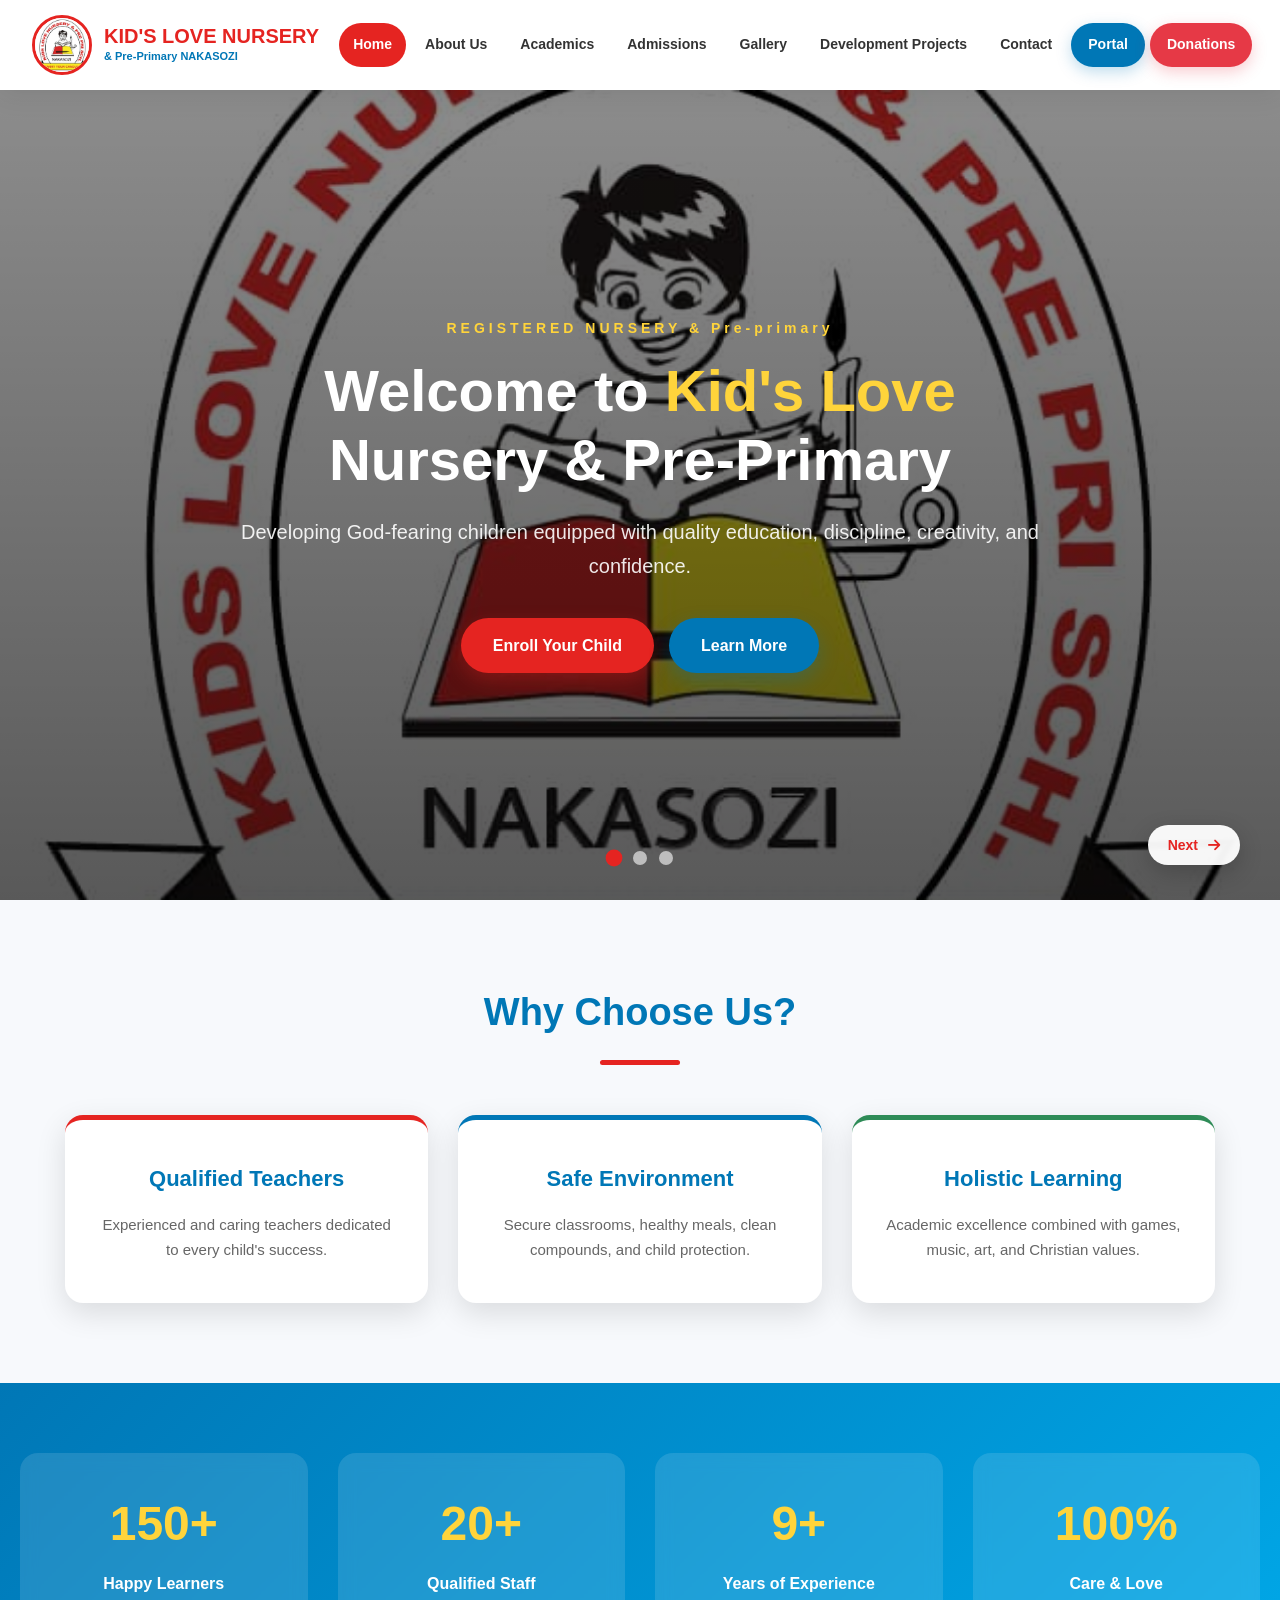
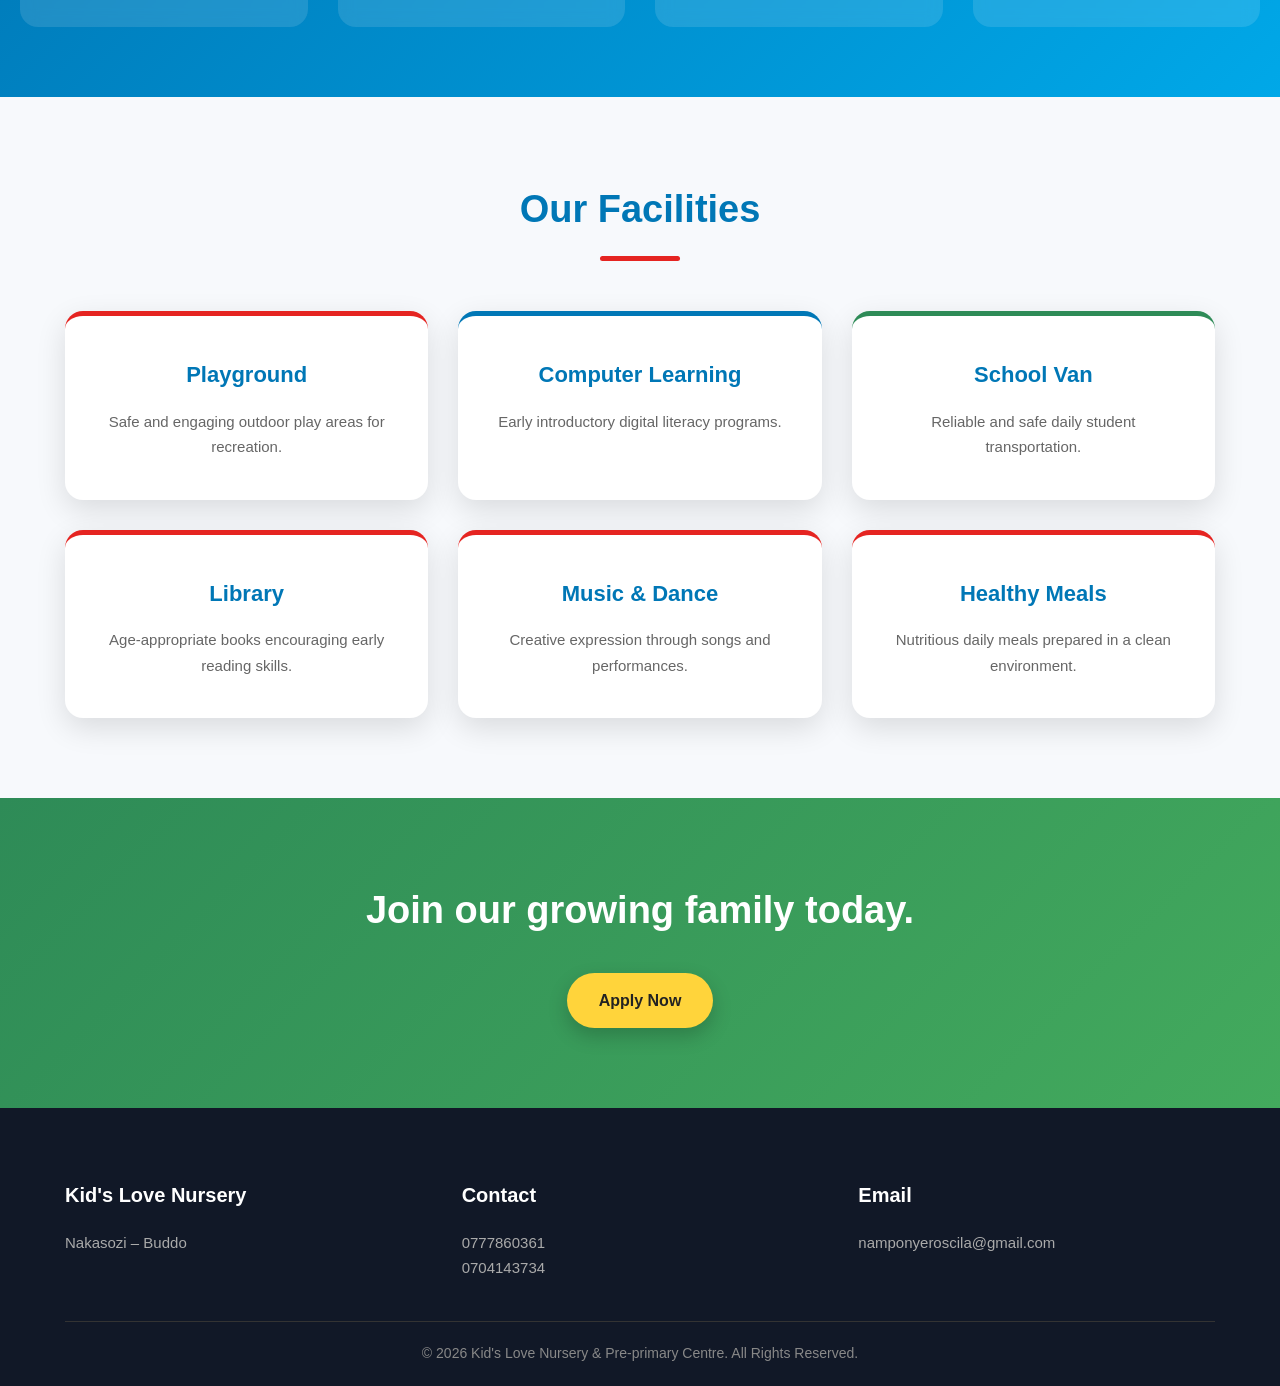
==== index.html @ c93766cb "Update index.html" ====
<!DOCTYPE html>
<html lang="en">

<head>
    <meta charset="UTF-8">
    <meta name="viewport" content="width=device-width, initial-scale=1.0">

    <meta name="description"
        content="Kid's Love Nursery & Pre-primary School Nakasozi Buddo provides quality nursery education, childcare, discipline, creativity, and Christian values.">

    <title>Kid's Love Nursery & Pre-Primary School | Nakasozi Buddo</title>

    <link rel="stylesheet" href="index.css">
    <link rel="icon" href="IMG-20260707-WA0017.jpg" type="image/jpeg">
    <link rel="stylesheet" href="https://cdnjs.cloudflare.com/ajax/libs/font-awesome/6.4.0/css/all.min.css">
</head>

<body>

    <header>
        <nav class="navbar">

            <a href="index.html" class="brand-logo">
                <img src="IMG-20260707-WA0017.jpg"
                    alt="Kid's Love Nursery School Badge"
                    loading="lazy">

                <div class="logo-text">
                    <span class="logo-title">
                        KID'S LOVE NURSERY
                    </span>

                    <span class="logo-subtitle">
                        &amp; Pre-Primary NAKASOZI
                    </span>
                </div>
            </a>

            <button type="button"
                class="menu-btn"
                id="mobileToggle"
                aria-label="Open navigation menu">
                <span aria-hidden="true">☰</span>
            </button>

            <ul class="nav-links" id="navMenu">

                <li><a href="index.html" class="active">Home</a></li>

                <li><a href="aboutus.html">About Us</a></li>

                <li><a href="academics.html">Academics</a></li>

                <li><a href="admissions.html">Admissions</a></li>

                <li><a href="gallery.html">Gallery</a></li>

                <li><a href="projects.html">Development Projects</a></li>

                <li><a href="contact.html">Contact</a></li>

                <li><a href="portal.html" class="portal-btn">Portal</a></li>
  <li><a href="donations.html" class="donate-btn">Donations</a></li>
            </ul>

        </nav>
    </header>

    <main>

        <section class="about-hero">

            <div class="hero-slider">
                <div class="slide active">
                    <img src="IMG-20260707-WA0017.jpg" alt="Kid's Love Nursery Learning">
                </div>
                <div class="slide">
                    <img src="IMG-20260707-WA0017.jpg" alt="Safe Classroom Environment">
                </div>
                <div class="slide">
                    <img src="IMG-20260707-WA0017.jpg" alt="Children Activities">
                </div>
            </div>

            <div class="hero-overlay"></div>

            <div class="hero-content">
                <h4>REGISTERED NURSERY &amp; Pre-primary</h4>
                <h1>Welcome to <span>Kid's Love</span> Nursery &amp; Pre-Primary</h1>
                <p>
                    Developing God-fearing children equipped with quality education,
                    discipline, creativity, and confidence.
                </p>

                <div class="hero-buttons">
                    <a href="admissions.html" class="btn btn-primary">Enroll Your Child</a>
                    <a href="aboutus.html" class="btn btn-secondary">Learn More</a>
                </div>
            </div>

            <div class="slider-controls">
                <div class="dot active"></div>
                <div class="dot"></div>
                <div class="dot"></div>
            </div>

            <button class="hero-next" id="nextBtn">
                Next <i class="fas fa-arrow-right"></i>
            </button>

        </section>

        <section class="container">

            <h2 class="section-title">Why Choose Us?</h2>

            <div class="grid-3">

                <article class="card">
                    <h3>Qualified Teachers</h3>
                    <p>
                        Experienced and caring teachers dedicated to every child's success.
                    </p>
                </article>

                <article class="card">
                    <h3>Safe Environment</h3>
                    <p>
                        Secure classrooms, healthy meals, clean compounds, and child protection.
                    </p>
                </article>

                <article class="card">
                    <h3>Holistic Learning</h3>
                    <p>
                        Academic excellence combined with games, music, art, and Christian values.
                    </p>
                </article>

            </div>

        </section>

        <section class="statistics">

            <div class="stat">
                <h2>150+</h2>
                <p>Happy Learners</p>
            </div>

            <div class="stat">
                <h2>20+</h2>
                <p>Qualified Staff</p>
            </div>

            <div class="stat">
                <h2>9+</h2>
                <p>Years of Experience</p>
            </div>

            <div class="stat">
                <h2>100%</h2>
                <p>Care &amp; Love</p>
            </div>

        </section>

        <section class="container">

            <h2 class="section-title">Our Facilities</h2>

            <div class="grid-3">

                <div class="card">
                    <h3>Playground</h3>
                    <p>Safe and engaging outdoor play areas for recreation.</p>
                </div>
                <div class="card">
                    <h3>Computer Learning</h3>
                    <p>Early introductory digital literacy programs.</p>
                </div>
                <div class="card">
                    <h3>School Van</h3>
                    <p>Reliable and safe daily student transportation.</p>
                </div>
                <div class="card">
                    <h3>Library</h3>
                    <p>Age-appropriate books encouraging early reading skills.</p>
                </div>
                <div class="card">
                    <h3>Music &amp; Dance</h3>
                    <p>Creative expression through songs and performances.</p>
                </div>
                <div class="card">
                    <h3>Healthy Meals</h3>
                    <p>Nutritious daily meals prepared in a clean environment.</p>
                </div>

            </div>

        </section>

        <section class="call-to-action">

            <h2>Join our growing family today.</h2>

            <a href="admissions.html" class="btn btn-primary">
                Apply Now
            </a>

        </section>

    </main>

    <footer>

        <div class="footer-grid">

            <div>
                <h3>Kid's Love Nursery</h3>
                <p>Nakasozi – Buddo</p>
            </div>

            <div>
                <h3>Contact</h3>
                <p><a href="tel:+256777860361">0777860361</a></p>
                <p><a href="tel:+256704143734">0704143734</a></p>
            </div>

            <div>
                <h3>Email</h3>
                <p>
                    <a href="mailto:namponyeroscila@gmail.com">
                        namponyeroscila@gmail.com
                    </a>
                </p>
            </div>

        </div>

        <hr>

        <p>
            &copy; 2026 Kid's Love Nursery &amp; Pre-primary Centre. All Rights Reserved.
        </p>

    </footer>

    <script src="script.js"></script>

</body>

</html>
---- index.css ----
/*=====================================================
   KID'S LOVE NURSERY & PRE-PRIMARY SCHOOL
   INDEX / HOME PAGE CSS
======================================================*/

/*========================
ROOT VARIABLES
=========================*/
:root {
    --primary: #E52421;
    --secondary: #0077b6;
    --green: #2E8B57;
    --yellow: #FFD43B;

    --dark: #222222;
    --grey: #666666;
    --light: #f7f9fc;
    --white: #ffffff;

    --shadow: 0 10px 30px rgba(0, 0, 0, 0.12);
    --radius: 18px;
    --transition: 0.4s ease;
}

/*========================
RESET & BASE STYLES
=========================*/
* {
    margin: 0;
    padding: 0;
    box-sizing: border-box;
}

html {
    scroll-behavior: smooth;
}

body {
    font-family: 'Poppins', sans-serif;
    background: var(--light);
    color: var(--dark);
    line-height: 1.7;
    padding-top: 90px; /* Accounts for fixed navbar */
}

img {
    display: block;
    max-width: 100%;
}

a {
    text-decoration: none;
    color: inherit;
}

ul {
    list-style: none;
}

/*========================
CONTAINER & LAYOUT
=========================*/
.container {
    width: min(1150px, 90%);
    margin: auto;
}

section {
    padding: 80px 0;
}

.section-title {
    text-align: center;
    font-size: 38px;
    color: var(--secondary);
    margin-bottom: 50px;
    position: relative;
}

.section-title::after {
    content: '';
    display: block;
    width: 80px;
    height: 5px;
    background: var(--primary);
    margin: 15px auto 0;
    border-radius: 30px;
}

/*========================
HEADER & NAVIGATION
=========================*/
header {
    position: fixed;
    top: 0;
    left: 0;
    width: 100%;
    z-index: 999;
    background: rgba(255, 255, 255, 0.95);
    backdrop-filter: blur(12px);
    box-shadow: 0 5px 25px rgba(0, 0, 0, 0.08);
}

.navbar {
    width: min(1250px, 95%);
    height: 90px;
    margin: auto;
    display: flex;
    align-items: center;
    justify-content: space-between;
    gap: 20px;
}

/* LOGO */
.brand-logo {
    display: flex;
    align-items: center;
    gap: 12px;
    flex-shrink: 0;
}

.brand-logo img {
    width: 60px;
    height: 60px;
    object-fit: cover;
    border-radius: 50%;
    border: 3px solid var(--primary);
}

.logo-text {
    white-space: nowrap;
}

.logo-title {
    display: block;
    color: var(--primary);
    font-size: 20px;
    font-weight: 800;
    line-height: 1.1;
}

.logo-subtitle {
    display: block;
    color: var(--secondary);
    font-size: 11px;
    font-weight: 600;
}

/* NAV LINKS */
.nav-links {
    display: flex;
    align-items: center;
    gap: 5px;
    flex-wrap: nowrap;
    white-space: nowrap;
    margin-left: auto;
}

.nav-links li {
    flex-shrink: 0;
}

.nav-links a {
    display: inline-flex;
    align-items: center;
    justify-content: center;
    padding: 10px 14px;
    border-radius: 30px;
    color: #333;
    font-size: 14px;
    font-weight: 600;
    transition: var(--transition);
}

.nav-links a:hover,
.nav-links .active {
    background: var(--primary);
    color: var(--white);
}

/* NAVIGATION CUSTOM BUTTONS */
.donate-btn {
    display: inline-flex;
    align-items: center;
    justify-content: center;
    padding: 10px 17px !important;
    background: #e63946 !important;
    color: var(--white) !important;
    border-radius: 30px;
    font-weight: 700 !important;
    white-space: nowrap;
    box-shadow: 0 5px 15px rgba(230, 57, 70, 0.25);
    transition: all 0.3s ease;
}

.donate-btn:hover {
    background: #c1121f !important;
    transform: translateY(-3px);
    box-shadow: 0 8px 20px rgba(230, 57, 70, 0.35);
}

.portal-btn {
    background: var(--secondary) !important;
    color: var(--white) !important;
    padding: 10px 17px !important;
    box-shadow: 0 5px 15px rgba(0, 119, 182, 0.25);
}

.portal-btn:hover {
    background: var(--green) !important;
    transform: translateY(-3px);
}

/* MOBILE MENU TOGGLE BUTTON */
.menu-btn {
    display: none;
    width: 45px;
    height: 45px;
    border: none;
    border-radius: 10px;
    background: var(--primary);
    color: var(--white);
    cursor: pointer;
    font-size: 22px;
}

/*========================
HERO SLIDER SECTION
=========================*/
.about-hero {
    position: relative;
    height: calc(100vh - 90px);
    min-height: 550px;
    width: 100%;
    overflow: hidden;
    display: flex;
    align-items: center;
    justify-content: center;
}

.hero-slider {
    position: absolute;
    inset: 0;
    width: 100%;
    height: 100%;
}

.slide {
    position: absolute;
    inset: 0;
    opacity: 0;
    transition: opacity 1.2s ease-in-out;
    z-index: 1;
}

.slide.active {
    opacity: 1;
    z-index: 2;
}

.slide img {
    width: 100%;
    height: 100%;
    object-fit: cover;
}

.hero-overlay {
    position: absolute;
    inset: 0;
    background: linear-gradient(rgba(0, 0, 0, 0.45), rgba(0, 0, 0, 0.65));
    z-index: 3;
}

.hero-content {
    position: relative;
    z-index: 10;
    text-align: center;
    color: var(--white);
    width: min(850px, 90%);
}

.hero-content h4 {
    color: var(--yellow);
    letter-spacing: 4px;
    font-size: 14px;
    margin-bottom: 15px;
    font-weight: 700;
}

.hero-content h1 {
    font-size: clamp(32px, 5vw, 58px);
    font-weight: 800;
    line-height: 1.2;
    margin-bottom: 20px;
}

.hero-content h1 span {
    color: var(--yellow);
}

.hero-content p {
    font-size: clamp(16px, 2vw, 20px);
    margin-bottom: 35px;
    color: rgba(255, 255, 255, 0.9);
}

.hero-buttons {
    display: flex;
    gap: 15px;
    justify-content: center;
    flex-wrap: wrap;
}

/* SLIDER CONTROLS */
.slider-controls {
    position: absolute;
    bottom: 35px;
    left: 50%;
    transform: translateX(-50%);
    display: flex;
    gap: 12px;
    z-index: 10;
}

.dot {
    width: 14px;
    height: 14px;
    border-radius: 50%;
    background: rgba(255, 255, 255, 0.6);
    cursor: pointer;
    transition: var(--transition);
}

.dot.active {
    background: var(--primary);
    transform: scale(1.2);
}

.hero-next {
    position: absolute;
    right: 40px;
    bottom: 35px;
    z-index: 10;
    display: flex;
    align-items: center;
    gap: 10px;
    padding: 12px 20px;
    border: none;
    border-radius: 30px;
    background: rgba(255, 255, 255, 0.95);
    color: var(--primary);
    font-family: 'Poppins', sans-serif;
    font-size: 14px;
    font-weight: 700;
    cursor: pointer;
    box-shadow: 0 8px 25px rgba(0, 0, 0, 0.2);
    transition: all 0.3s ease;
}

.hero-next i {
    transition: transform 0.3s ease;
}

.hero-next:hover {
    background: var(--primary);
    color: var(--white);
    transform: translateY(-4px);
}

.hero-next:hover i {
    transform: translateX(5px);
}

/*========================
BUTTONS
=========================*/
.btn {
    display: inline-flex;
    align-items: center;
    justify-content: center;
    padding: 14px 32px;
    border-radius: 40px;
    font-size: 16px;
    font-weight: 700;
    transition: var(--transition);
    cursor: pointer;
}

.btn-primary {
    background: var(--primary);
    color: var(--white);
    box-shadow: 0 8px 20px rgba(229, 36, 33, 0.3);
}

.btn-primary:hover {
    background: #c1121f;
    transform: translateY(-3px);
    box-shadow: 0 12px 25px rgba(229, 36, 33, 0.4);
}

.btn-secondary {
    background: var(--secondary);
    color: var(--white);
    box-shadow: 0 8px 20px rgba(0, 119, 182, 0.3);
}

.btn-secondary:hover {
    background: var(--green);
    transform: translateY(-3px);
}

/*========================
CARDS & GRIDS
=========================*/
.grid-3 {
    display: grid;
    grid-template-columns: repeat(3, 1fr);
    gap: 30px;
}

.card {
    background: var(--white);
    border-radius: var(--radius);
    padding: 40px 30px;
    text-align: center;
    box-shadow: var(--shadow);
    transition: var(--transition);
    border-top: 5px solid var(--primary);
}

.card:nth-child(2) {
    border-top-color: var(--secondary);
}

.card:nth-child(3) {
    border-top-color: var(--green);
}

.card:hover {
    transform: translateY(-8px);
    box-shadow: 0 20px 45px rgba(0, 0, 0, 0.18);
}

.card h3 {
    font-size: 22px;
    color: var(--secondary);
    margin-bottom: 15px;
}

.card p {
    color: var(--grey);
    font-size: 15px;
}

/*========================
STATISTICS SECTION
=========================*/
.statistics {
    background: linear-gradient(135deg, var(--secondary), #00a8e8);
    color: var(--white);
    padding: 70px 20px;
    display: grid;
    grid-template-columns: repeat(4, 1fr);
    gap: 30px;
    text-align: center;
}

.stat {
    background: rgba(255, 255, 255, 0.12);
    backdrop-filter: blur(8px);
    border-radius: var(--radius);
    padding: 30px 20px;
    transition: var(--transition);
}

.stat:hover {
    transform: translateY(-5px);
    background: rgba(255, 255, 255, 0.2);
}

.stat h2 {
    font-size: 48px;
    color: var(--yellow);
    font-weight: 800;
    margin-bottom: 5px;
}

.stat p {
    font-size: 16px;
    font-weight: 600;
}

/*========================
CALL TO ACTION SECTION
=========================*/
.call-to-action {
    background: linear-gradient(135deg, var(--green), #43aa5d);
    color: var(--white);
    text-align: center;
    padding: 80px 20px;
}

.call-to-action h2 {
    font-size: 38px;
    margin-bottom: 30px;
}

.call-to-action .btn-primary {
    background: var(--yellow);
    color: var(--dark);
    box-shadow: 0 8px 20px rgba(0, 0, 0, 0.2);
}

.call-to-action .btn-primary:hover {
    background: var(--white);
    transform: translateY(-3px);
}

/*========================
FOOTER
=========================*/
footer {
    background: #111827;
    color: #ddd;
    padding: 70px 0 20px;
}

.footer-grid {
    width: min(1150px, 90%);
    margin: auto;
    display: grid;
    grid-template-columns: repeat(3, 1fr);
    gap: 40px;
}

.footer-grid h3 {
    color: var(--white);
    font-size: 20px;
    margin-bottom: 18px;
}

.footer-grid p,
.footer-grid a {
    color: #aaa;
    font-size: 15px;
    transition: var(--transition);
}

.footer-grid a:hover {
    color: var(--yellow);
}

footer hr {
    width: min(1150px, 90%);
    margin: 40px auto 20px;
    border: none;
    border-top: 1px solid #333;
}

footer > p {
    text-align: center;
    color: #888;
    font-size: 14px;
}

/*========================
RESPONSIVE MEDIA QUERIES
=========================*/

@media (max-width: 1100px) {
    .navbar {
        width: 96%;
        gap: 10px;
    }

    .brand-logo img {
        width: 50px;
        height: 50px;
    }

    .logo-title {
        font-size: 17px;
    }

    .logo-subtitle {
        font-size: 9px;
    }

    .nav-links a {
        padding: 8px 10px;
        font-size: 13px;
    }

    .grid-3 {
        grid-template-columns: repeat(2, 1fr);
    }
}

@media (max-width: 768px) {
    body {
        padding-top: 75px;
    }

    .navbar {
        height: 75px;
    }

    .menu-btn {
        display: flex;
        align-items: center;
        justify-content: center;
        flex-shrink: 0;
    }

    .nav-links {
        position: absolute;
        top: 75px;
        left: 0;
        width: 100%;
        display: none;
        flex-direction: column;
        align-items: center;
        gap: 10px;
        padding: 25px 0;
        background: var(--white);
        box-shadow: 0 15px 30px rgba(0, 0, 0, 0.15);
    }

    .nav-links.active {
        display: flex;
    }

    .nav-links li {
        width: 100%;
        text-align: center;
    }

    .nav-links a, 
    .donate-btn, 
    .portal-btn {
        width: 90%;
        padding: 12px !important;
        text-align: center;
    }

    .hero-next {
        right: 20px;
        bottom: 25px;
        padding: 10px 16px;
        font-size: 12px;
    }

    .grid-3,
    .statistics,
    .footer-grid {
        grid-template-columns: 1fr;
    }

    section {
        padding: 60px 0;
    }

    .section-title {
        font-size: 30px;
    }

    .call-to-action h2 {
        font-size: 28px;
    }
}

@media (max-width: 480px) {
    .stat h2 {
        font-size: 36px;
    }

    .footer-grid {
        text-align: center;
    }
}
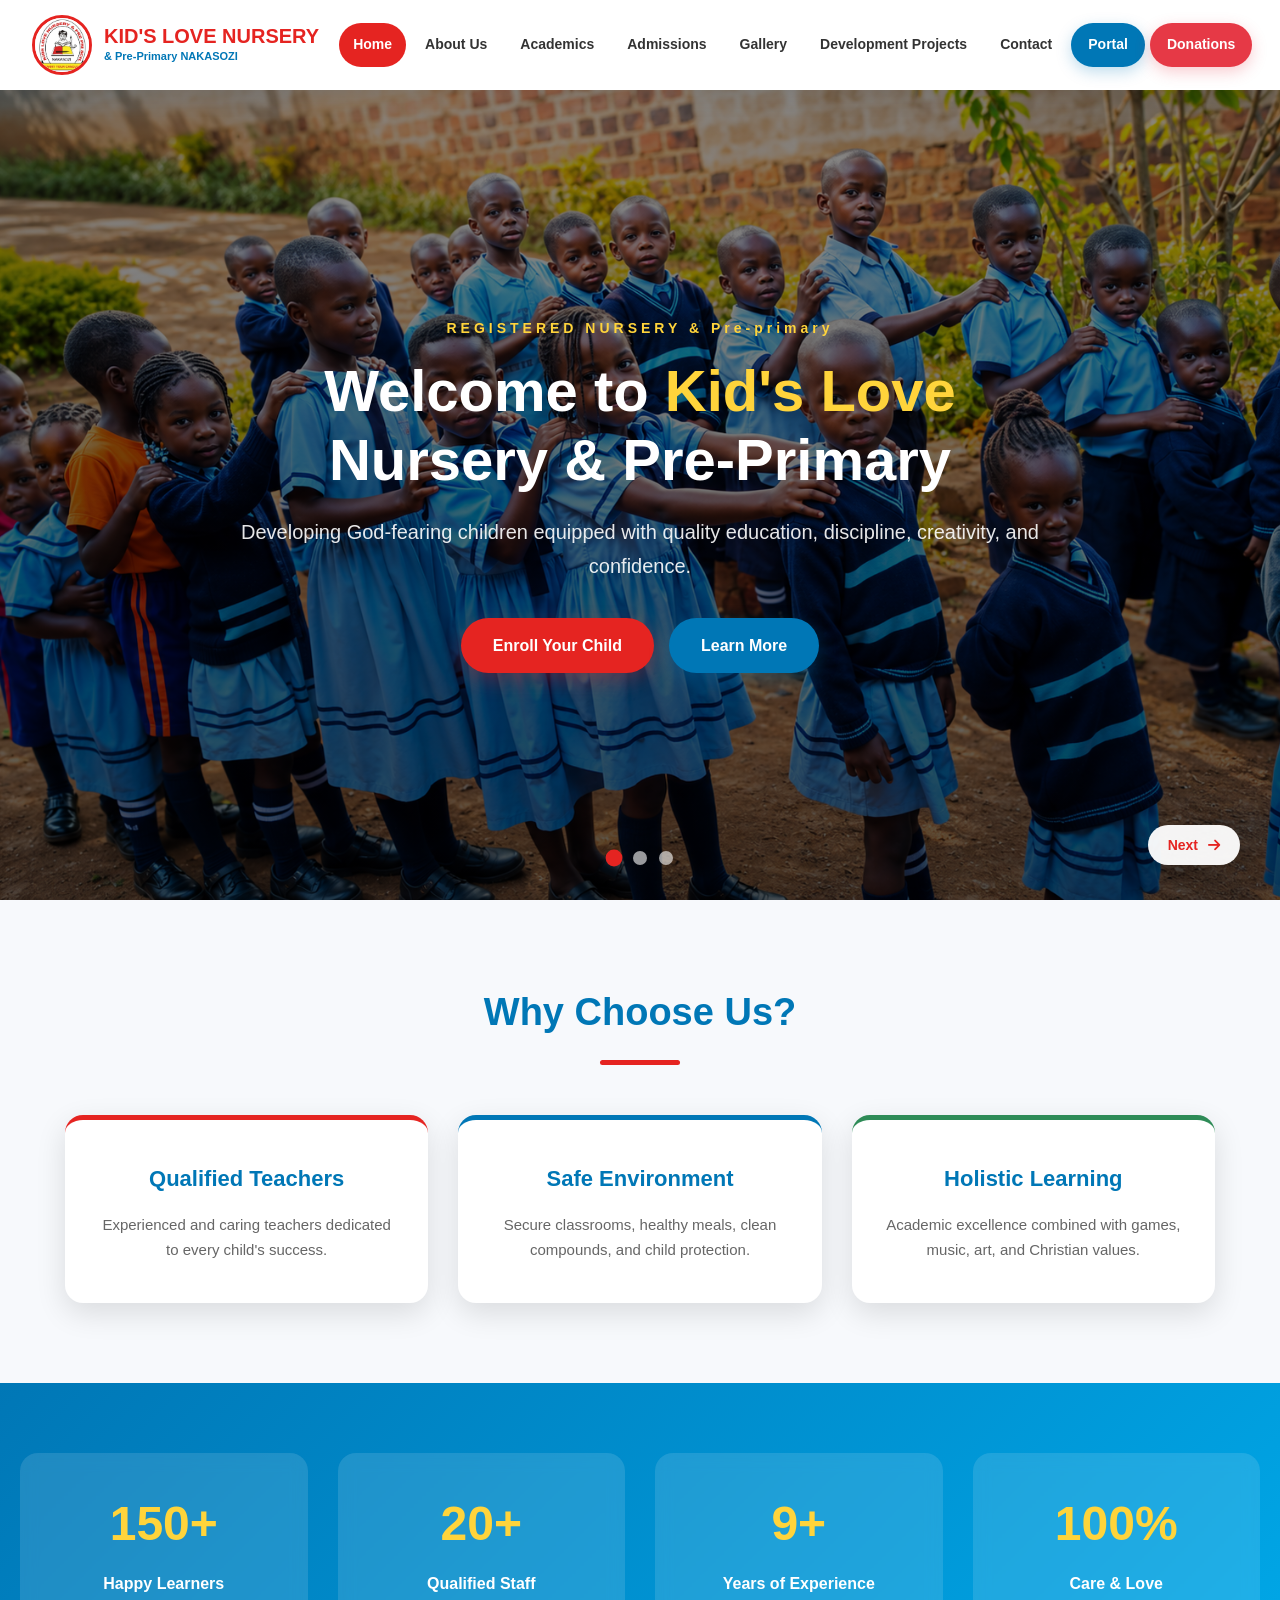
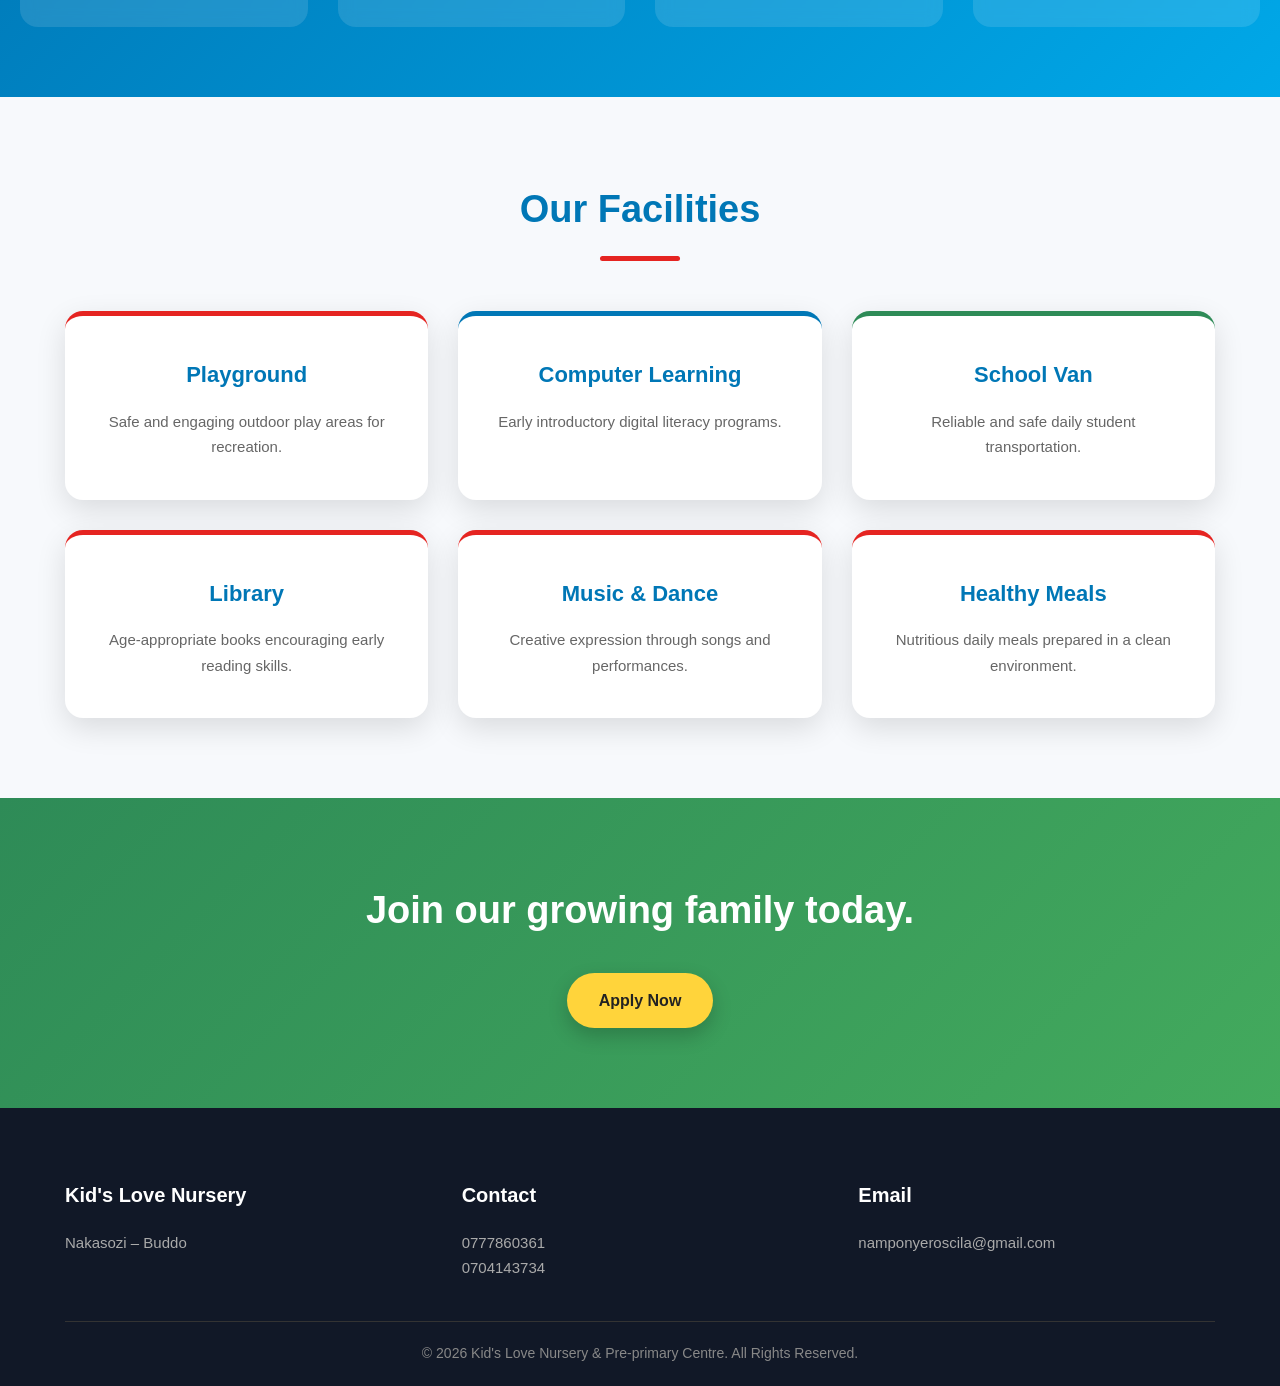
==== commit 304013e3: "Update index.html" ====
--- a/index.html
+++ b/index.html
@@ -72,7 +72,7 @@
 
             <div class="hero-slider">
                 <div class="slide active">
-                    <img src="IMG-20260707-WA0017.jpg" alt="Kid's Love Nursery Learning">
+                    <img src="blue.png" alt="Kid's Love Nursery Learning">
                 </div>
                 <div class="slide">
                     <img src="IMG-20260707-WA0017.jpg" alt="Safe Classroom Environment">
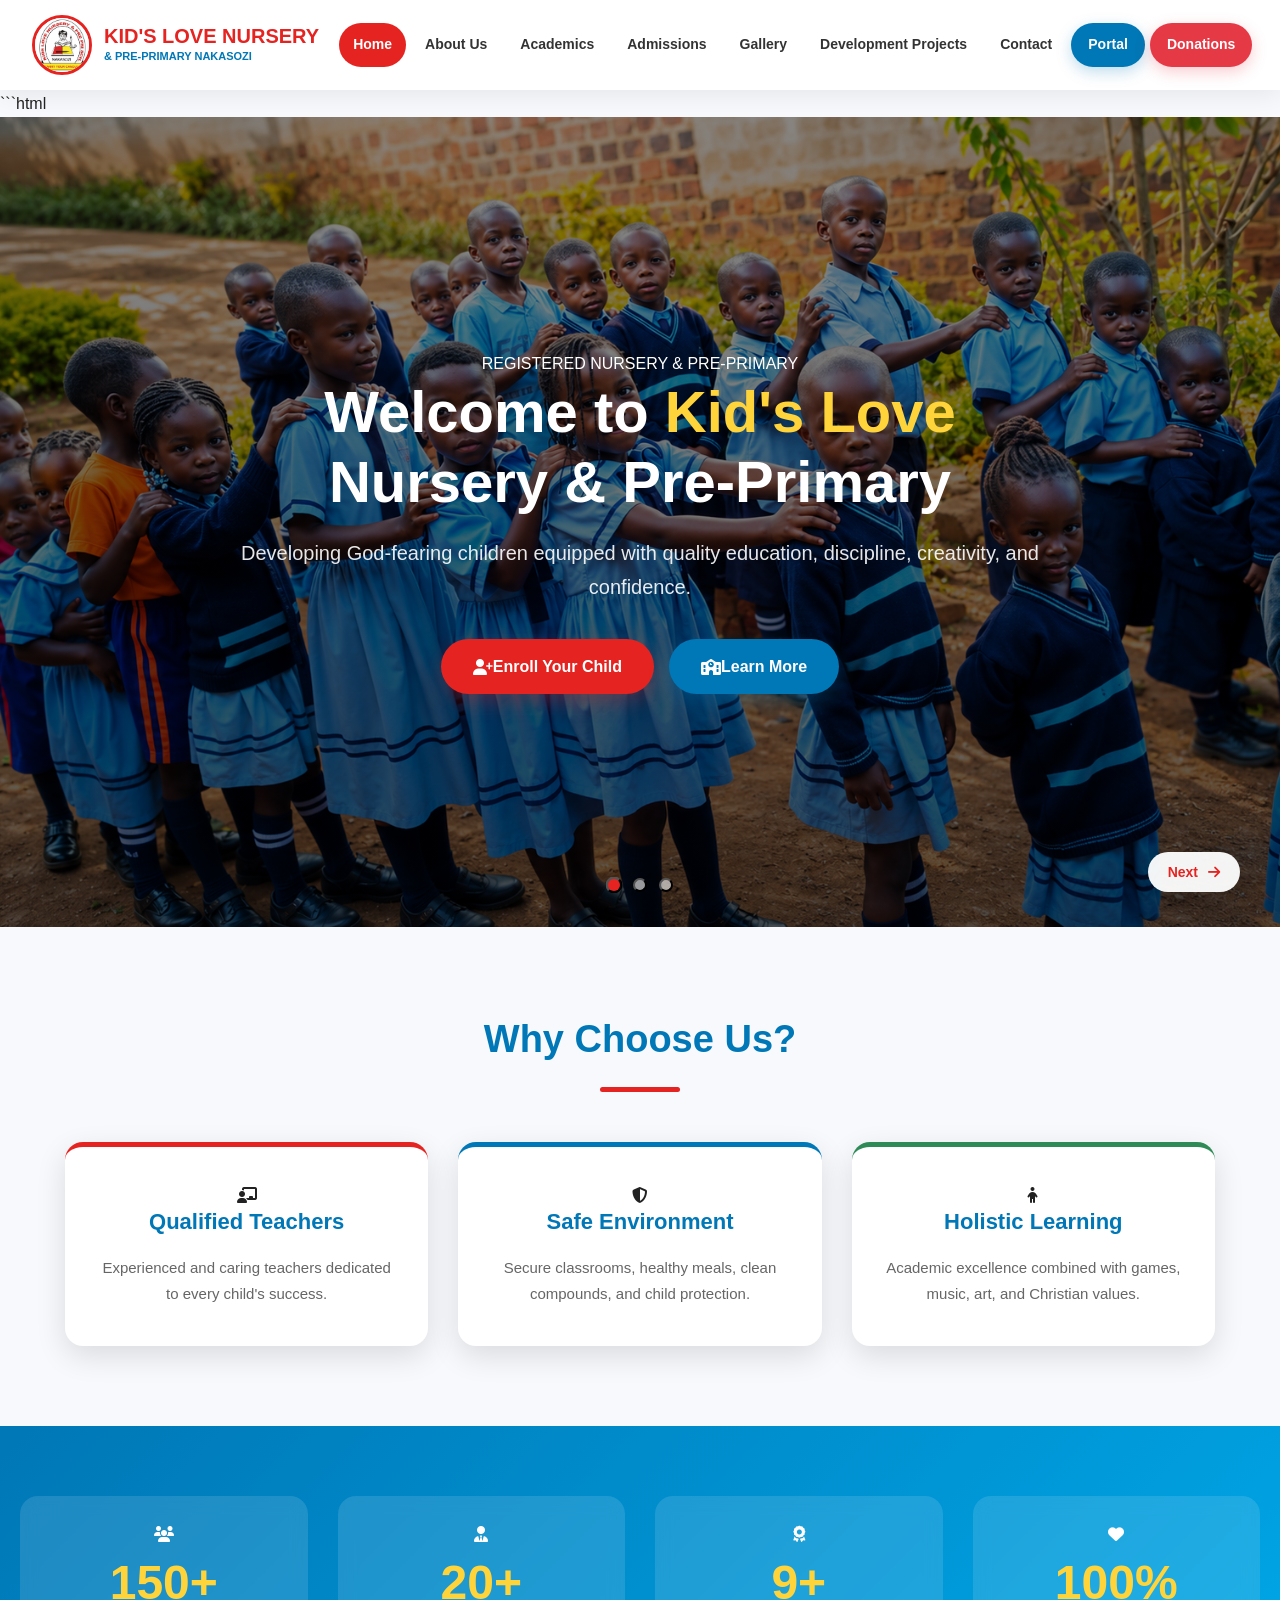
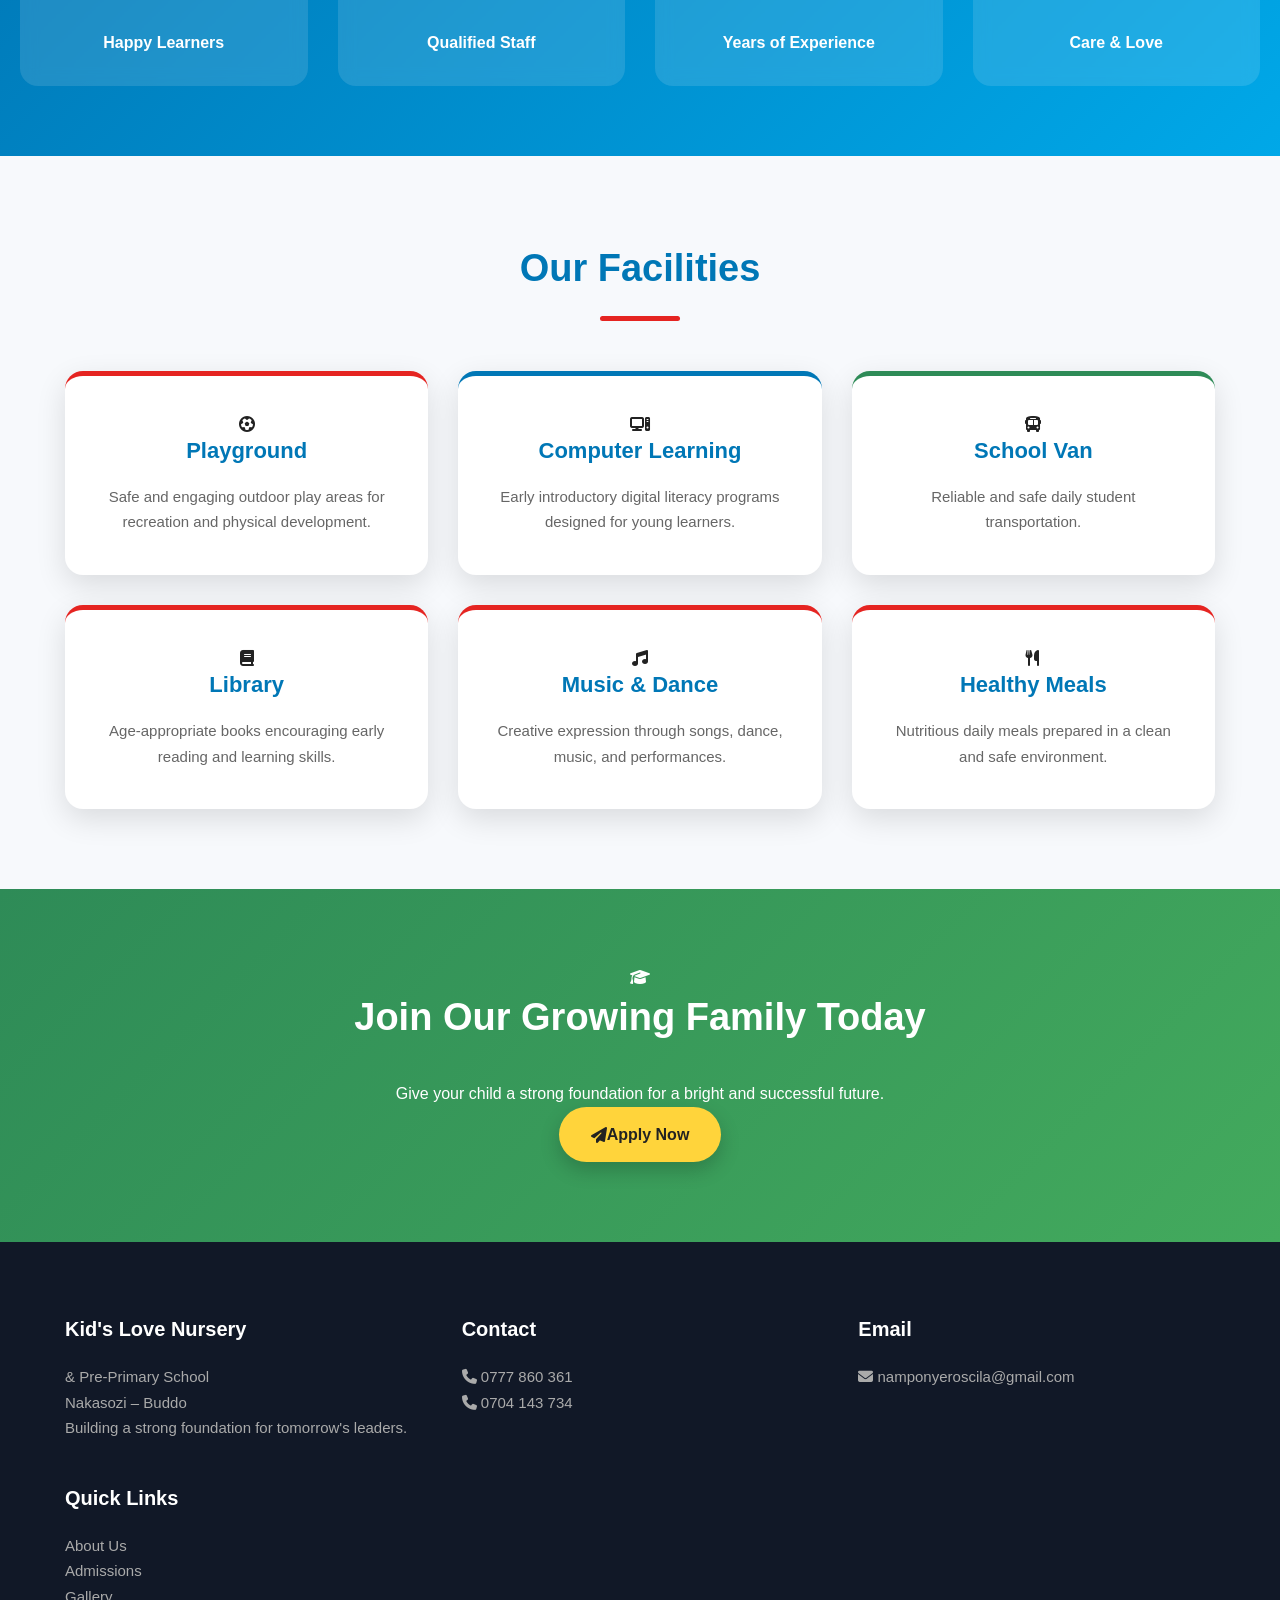
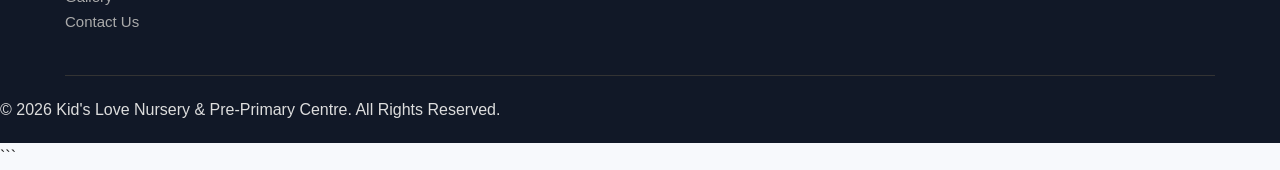
==== commit 127c78c8: "Update index.html" ====
--- a/index.html
+++ b/index.html
@@ -1,253 +1,826 @@
+```html
 <!DOCTYPE html>
 <html lang="en">
 
 <head>
+
     <meta charset="UTF-8">
-    <meta name="viewport" content="width=device-width, initial-scale=1.0">
+
+    <meta name="viewport"
+          content="width=device-width, initial-scale=1.0">
 
     <meta name="description"
-        content="Kid's Love Nursery & Pre-primary School Nakasozi Buddo provides quality nursery education, childcare, discipline, creativity, and Christian values.">
-
-    <title>Kid's Love Nursery & Pre-Primary School | Nakasozi Buddo</title>
-
+          content="Kid's Love Nursery & Pre-Primary School Nakasozi Buddo provides quality nursery education, childcare, discipline, creativity, and Christian values.">
+
+    <meta name="keywords"
+          content="Kid's Love Nursery, Nakasozi, Buddo, nursery school Uganda, pre-primary school, daycare">
+
+    <meta name="author"
+          content="Kid's Love Nursery & Pre-Primary School">
+
+    <title>
+        Kid's Love Nursery & Pre-Primary School | Nakasozi Buddo
+    </title>
+
+    <!-- CSS -->
     <link rel="stylesheet" href="index.css">
-    <link rel="icon" href="IMG-20260707-WA0017.jpg" type="image/jpeg">
-    <link rel="stylesheet" href="https://cdnjs.cloudflare.com/ajax/libs/font-awesome/6.4.0/css/all.min.css">
+
+    <!-- Favicon -->
+    <link rel="icon"
+          href="IMG-20260707-WA0017.jpg"
+          type="image/jpeg">
+
+    <!-- Font Awesome -->
+    <link rel="stylesheet"
+          href="https://cdnjs.cloudflare.com/ajax/libs/font-awesome/6.4.0/css/all.min.css">
+
 </head>
 
+
 <body>
 
+
+    <!-- ==========================================
+         HEADER / NAVIGATION
+    =========================================== -->
+
     <header>
+
         <nav class="navbar">
 
-            <a href="index.html" class="brand-logo">
+
+            <!-- LOGO -->
+
+            <a href="index.html"
+               class="brand-logo">
+
                 <img src="IMG-20260707-WA0017.jpg"
-                    alt="Kid's Love Nursery School Badge"
-                    loading="lazy">
+                     alt="Kid's Love Nursery School Badge"
+                     loading="eager">
 
                 <div class="logo-text">
+
                     <span class="logo-title">
                         KID'S LOVE NURSERY
                     </span>
 
                     <span class="logo-subtitle">
-                        &amp; Pre-Primary NAKASOZI
+                        &amp; PRE-PRIMARY NAKASOZI
                     </span>
+
                 </div>
+
             </a>
 
+
+            <!-- MOBILE MENU BUTTON -->
+
             <button type="button"
-                class="menu-btn"
-                id="mobileToggle"
-                aria-label="Open navigation menu">
-                <span aria-hidden="true">☰</span>
+                    class="menu-btn"
+                    id="mobileToggle"
+                    aria-label="Open navigation menu"
+                    aria-expanded="false">
+
+                <span aria-hidden="true">
+                    ☰
+                </span>
+
             </button>
 
-            <ul class="nav-links" id="navMenu">
-
-                <li><a href="index.html" class="active">Home</a></li>
-
-                <li><a href="aboutus.html">About Us</a></li>
-
-                <li><a href="academics.html">Academics</a></li>
-
-                <li><a href="admissions.html">Admissions</a></li>
-
-                <li><a href="gallery.html">Gallery</a></li>
-
-                <li><a href="projects.html">Development Projects</a></li>
-
-                <li><a href="contact.html">Contact</a></li>
-
-                <li><a href="portal.html" class="portal-btn">Portal</a></li>
-  <li><a href="donations.html" class="donate-btn">Donations</a></li>
+
+            <!-- NAVIGATION LINKS -->
+
+            <ul class="nav-links"
+                id="navMenu">
+
+                <li>
+                    <a href="index.html"
+                       class="active">
+                        Home
+                    </a>
+                </li>
+
+                <li>
+                    <a href="aboutus.html">
+                        About Us
+                    </a>
+                </li>
+
+                <li>
+                    <a href="academics.html">
+                        Academics
+                    </a>
+                </li>
+
+                <li>
+                    <a href="admissions.html">
+                        Admissions
+                    </a>
+                </li>
+
+                <li>
+                    <a href="gallery.html">
+                        Gallery
+                    </a>
+                </li>
+
+                <li>
+                    <a href="projects.html">
+                        Development Projects
+                    </a>
+                </li>
+
+                <li>
+                    <a href="contact.html">
+                        Contact
+                    </a>
+                </li>
+
+                <li>
+                    <a href="portal.html"
+                       class="portal-btn">
+                        Portal
+                    </a>
+                </li>
+
+                <li>
+                    <a href="donations.html"
+                       class="donate-btn">
+                        Donations
+                    </a>
+                </li>
+
             </ul>
 
         </nav>
+
     </header>
 
+
+
+    <!-- ==========================================
+         MAIN CONTENT
+    =========================================== -->
+
     <main>
 
+
+        <!-- ======================================
+             HERO SLIDER
+        ======================================= -->
+
         <section class="about-hero">
 
+
+            <!-- SLIDES -->
+
             <div class="hero-slider">
+
+
+                <!-- SLIDE 1 -->
+
                 <div class="slide active">
-                    <img src="blue.png" alt="Kid's Love Nursery Learning">
+
+                    <img src="blue.png"
+                         alt="Kid's Love Nursery School">
+
                 </div>
+
+
+                <!-- SLIDE 2 -->
+
                 <div class="slide">
-                    <img src="IMG-20260707-WA0017.jpg" alt="Safe Classroom Environment">
+
+                    <img src="IMG-20260707-WA0017.jpg"
+                         alt="Kid's Love Nursery School Badge">
+
                 </div>
+
+
+                <!-- SLIDE 3 -->
+
                 <div class="slide">
-                    <img src="IMG-20260707-WA0017.jpg" alt="Children Activities">
+
+                    <img src="water.png"
+                         alt="Kid's Love Nursery Children Activities">
+
                 </div>
-            </div>
+
+
+            </div>
+
+
+            <!-- DARK OVERLAY -->
 
             <div class="hero-overlay"></div>
 
+
+            <!-- HERO CONTENT -->
+
             <div class="hero-content">
-                <h4>REGISTERED NURSERY &amp; Pre-primary</h4>
-                <h1>Welcome to <span>Kid's Love</span> Nursery &amp; Pre-Primary</h1>
-                <p>
-                    Developing God-fearing children equipped with quality education,
-                    discipline, creativity, and confidence.
-                </p>
+
+
+                <span class="hero-label">
+
+                    REGISTERED NURSERY &amp; PRE-PRIMARY
+
+                </span>
+
+
+                <h1>
+
+                    Welcome to
+                    <span>Kid's Love</span>
+                    Nursery &amp; Pre-Primary
+
+                </h1>
+
+
+                <p>
+
+                    Developing God-fearing children equipped
+                    with quality education, discipline,
+                    creativity, and confidence.
+
+                </p>
+
+
+                <!-- HERO BUTTONS -->
 
                 <div class="hero-buttons">
-                    <a href="admissions.html" class="btn btn-primary">Enroll Your Child</a>
-                    <a href="aboutus.html" class="btn btn-secondary">Learn More</a>
+
+
+                    <a href="admissions.html"
+                       class="btn btn-primary">
+
+                        <i class="fas fa-user-plus"></i>
+
+                        Enroll Your Child
+
+                    </a>
+
+
+                    <a href="aboutus.html"
+                       class="btn btn-secondary">
+
+                        <i class="fas fa-school"></i>
+
+                        Learn More
+
+                    </a>
+
+
                 </div>
-            </div>
+
+
+            </div>
+
+
+            <!-- SLIDER DOTS -->
 
             <div class="slider-controls">
-                <div class="dot active"></div>
-                <div class="dot"></div>
-                <div class="dot"></div>
-            </div>
-
-            <button class="hero-next" id="nextBtn">
-                Next <i class="fas fa-arrow-right"></i>
+
+
+                <button type="button"
+                        class="dot active"
+                        data-slide="0"
+                        aria-label="Show slide 1">
+                </button>
+
+
+                <button type="button"
+                        class="dot"
+                        data-slide="1"
+                        aria-label="Show slide 2">
+                </button>
+
+
+                <button type="button"
+                        class="dot"
+                        data-slide="2"
+                        aria-label="Show slide 3">
+                </button>
+
+
+            </div>
+
+
+            <!-- NEXT BUTTON -->
+
+            <button type="button"
+                    class="hero-next"
+                    id="nextBtn"
+                    aria-label="Show next slide">
+
+                <span>
+                    Next
+                </span>
+
+                <i class="fas fa-arrow-right"></i>
+
             </button>
 
+
         </section>
 
+
+
+        <!-- ======================================
+             WHY CHOOSE US
+        ======================================= -->
+
         <section class="container">
 
-            <h2 class="section-title">Why Choose Us?</h2>
+
+            <h2 class="section-title">
+                Why Choose Us?
+            </h2>
+
 
             <div class="grid-3">
 
+
                 <article class="card">
-                    <h3>Qualified Teachers</h3>
+
+                    <div class="card-icon">
+                        <i class="fas fa-chalkboard-teacher"></i>
+                    </div>
+
+                    <h3>
+                        Qualified Teachers
+                    </h3>
+
                     <p>
-                        Experienced and caring teachers dedicated to every child's success.
+                        Experienced and caring teachers
+                        dedicated to every child's success.
                     </p>
+
                 </article>
 
+
+
                 <article class="card">
-                    <h3>Safe Environment</h3>
+
+                    <div class="card-icon">
+                        <i class="fas fa-shield-alt"></i>
+                    </div>
+
+                    <h3>
+                        Safe Environment
+                    </h3>
+
                     <p>
-                        Secure classrooms, healthy meals, clean compounds, and child protection.
+                        Secure classrooms, healthy meals,
+                        clean compounds, and child protection.
                     </p>
+
                 </article>
 
+
+
                 <article class="card">
-                    <h3>Holistic Learning</h3>
+
+                    <div class="card-icon">
+                        <i class="fas fa-child"></i>
+                    </div>
+
+                    <h3>
+                        Holistic Learning
+                    </h3>
+
                     <p>
-                        Academic excellence combined with games, music, art, and Christian values.
+                        Academic excellence combined with
+                        games, music, art, and Christian values.
                     </p>
+
                 </article>
 
+
             </div>
 
         </section>
 
+
+
+        <!-- ======================================
+             STATISTICS
+        ======================================= -->
+
         <section class="statistics">
 
+
             <div class="stat">
-                <h2>150+</h2>
-                <p>Happy Learners</p>
-            </div>
+
+                <i class="fas fa-users"></i>
+
+                <h2>
+                    150+
+                </h2>
+
+                <p>
+                    Happy Learners
+                </p>
+
+            </div>
+
+
 
             <div class="stat">
-                <h2>20+</h2>
-                <p>Qualified Staff</p>
-            </div>
+
+                <i class="fas fa-user-tie"></i>
+
+                <h2>
+                    20+
+                </h2>
+
+                <p>
+                    Qualified Staff
+                </p>
+
+            </div>
+
+
 
             <div class="stat">
-                <h2>9+</h2>
-                <p>Years of Experience</p>
-            </div>
+
+                <i class="fas fa-award"></i>
+
+                <h2>
+                    9+
+                </h2>
+
+                <p>
+                    Years of Experience
+                </p>
+
+            </div>
+
+
 
             <div class="stat">
-                <h2>100%</h2>
-                <p>Care &amp; Love</p>
-            </div>
+
+                <i class="fas fa-heart"></i>
+
+                <h2>
+                    100%
+                </h2>
+
+                <p>
+                    Care &amp; Love
+                </p>
+
+            </div>
+
 
         </section>
 
+
+
+        <!-- ======================================
+             FACILITIES
+        ======================================= -->
+
         <section class="container">
 
-            <h2 class="section-title">Our Facilities</h2>
+
+            <h2 class="section-title">
+                Our Facilities
+            </h2>
+
 
             <div class="grid-3">
 
-                <div class="card">
-                    <h3>Playground</h3>
-                    <p>Safe and engaging outdoor play areas for recreation.</p>
-                </div>
-                <div class="card">
-                    <h3>Computer Learning</h3>
-                    <p>Early introductory digital literacy programs.</p>
-                </div>
-                <div class="card">
-                    <h3>School Van</h3>
-                    <p>Reliable and safe daily student transportation.</p>
-                </div>
-                <div class="card">
-                    <h3>Library</h3>
-                    <p>Age-appropriate books encouraging early reading skills.</p>
-                </div>
-                <div class="card">
-                    <h3>Music &amp; Dance</h3>
-                    <p>Creative expression through songs and performances.</p>
-                </div>
-                <div class="card">
-                    <h3>Healthy Meals</h3>
-                    <p>Nutritious daily meals prepared in a clean environment.</p>
-                </div>
+
+                <!-- Playground -->
+
+                <article class="card">
+
+                    <div class="card-icon">
+                        <i class="fas fa-futbol"></i>
+                    </div>
+
+                    <h3>
+                        Playground
+                    </h3>
+
+                    <p>
+                        Safe and engaging outdoor play
+                        areas for recreation and physical
+                        development.
+                    </p>
+
+                </article>
+
+
+                <!-- Computer Learning -->
+
+                <article class="card">
+
+                    <div class="card-icon">
+                        <i class="fas fa-computer"></i>
+                    </div>
+
+                    <h3>
+                        Computer Learning
+                    </h3>
+
+                    <p>
+                        Early introductory digital literacy
+                        programs designed for young learners.
+                    </p>
+
+                </article>
+
+
+                <!-- School Van -->
+
+                <article class="card">
+
+                    <div class="card-icon">
+                        <i class="fas fa-bus"></i>
+                    </div>
+
+                    <h3>
+                        School Van
+                    </h3>
+
+                    <p>
+                        Reliable and safe daily student
+                        transportation.
+                    </p>
+
+                </article>
+
+
+                <!-- Library -->
+
+                <article class="card">
+
+                    <div class="card-icon">
+                        <i class="fas fa-book"></i>
+                    </div>
+
+                    <h3>
+                        Library
+                    </h3>
+
+                    <p>
+                        Age-appropriate books encouraging
+                        early reading and learning skills.
+                    </p>
+
+                </article>
+
+
+                <!-- Music & Dance -->
+
+                <article class="card">
+
+                    <div class="card-icon">
+                        <i class="fas fa-music"></i>
+                    </div>
+
+                    <h3>
+                        Music &amp; Dance
+                    </h3>
+
+                    <p>
+                        Creative expression through songs,
+                        dance, music, and performances.
+                    </p>
+
+                </article>
+
+
+                <!-- Healthy Meals -->
+
+                <article class="card">
+
+                    <div class="card-icon">
+                        <i class="fas fa-utensils"></i>
+                    </div>
+
+                    <h3>
+                        Healthy Meals
+                    </h3>
+
+                    <p>
+                        Nutritious daily meals prepared in
+                        a clean and safe environment.
+                    </p>
+
+                </article>
+
 
             </div>
 
         </section>
 
+
+
+        <!-- ======================================
+             CALL TO ACTION
+        ======================================= -->
+
         <section class="call-to-action">
 
-            <h2>Join our growing family today.</h2>
-
-            <a href="admissions.html" class="btn btn-primary">
-                Apply Now
-            </a>
+
+            <div class="cta-content">
+
+
+                <span class="cta-icon">
+                    <i class="fas fa-graduation-cap"></i>
+                </span>
+
+
+                <h2>
+                    Join Our Growing Family Today
+                </h2>
+
+
+                <p>
+                    Give your child a strong foundation
+                    for a bright and successful future.
+                </p>
+
+
+                <a href="admissions.html"
+                   class="btn btn-primary">
+
+                    <i class="fas fa-paper-plane"></i>
+
+                    Apply Now
+
+                </a>
+
+
+            </div>
+
 
         </section>
 
+
     </main>
 
+
+
+    <!-- ==========================================
+         FOOTER
+    =========================================== -->
+
     <footer>
 
+
         <div class="footer-grid">
 
-            <div>
-                <h3>Kid's Love Nursery</h3>
-                <p>Nakasozi – Buddo</p>
-            </div>
-
-            <div>
-                <h3>Contact</h3>
-                <p><a href="tel:+256777860361">0777860361</a></p>
-                <p><a href="tel:+256704143734">0704143734</a></p>
-            </div>
-
-            <div>
-                <h3>Email</h3>
-                <p>
+
+            <!-- SCHOOL -->
+
+            <div class="footer-column">
+
+                <h3>
+                    Kid's Love Nursery
+                </h3>
+
+                <p>
+                    &amp; Pre-Primary School
+                </p>
+
+                <p>
+                    Nakasozi – Buddo
+                </p>
+
+                <p>
+                    Building a strong foundation
+                    for tomorrow's leaders.
+                </p>
+
+            </div>
+
+
+            <!-- CONTACT -->
+
+            <div class="footer-column">
+
+                <h3>
+                    Contact
+                </h3>
+
+                <p>
+
+                    <i class="fas fa-phone"></i>
+
+                    <a href="tel:+256777860361">
+                        0777 860 361
+                    </a>
+
+                </p>
+
+
+                <p>
+
+                    <i class="fas fa-phone"></i>
+
+                    <a href="tel:+256704143734">
+                        0704 143 734
+                    </a>
+
+                </p>
+
+            </div>
+
+
+            <!-- EMAIL -->
+
+            <div class="footer-column">
+
+                <h3>
+                    Email
+                </h3>
+
+                <p>
+
+                    <i class="fas fa-envelope"></i>
+
                     <a href="mailto:namponyeroscila@gmail.com">
                         namponyeroscila@gmail.com
                     </a>
-                </p>
-            </div>
+
+                </p>
+
+            </div>
+
+
+            <!-- QUICK LINKS -->
+
+            <div class="footer-column">
+
+                <h3>
+                    Quick Links
+                </h3>
+
+                <p>
+                    <a href="aboutus.html">
+                        About Us
+                    </a>
+                </p>
+
+                <p>
+                    <a href="admissions.html">
+                        Admissions
+                    </a>
+                </p>
+
+                <p>
+                    <a href="gallery.html">
+                        Gallery
+                    </a>
+                </p>
+
+                <p>
+                    <a href="contact.html">
+                        Contact Us
+                    </a>
+                </p>
+
+            </div>
+
 
         </div>
 
+
         <hr>
 
-        <p>
-            &copy; 2026 Kid's Love Nursery &amp; Pre-primary Centre. All Rights Reserved.
-        </p>
+
+        <!-- COPYRIGHT -->
+
+        <div class="footer-bottom">
+
+            <p>
+
+                &copy; 2026
+                Kid's Love Nursery &amp;
+                Pre-Primary Centre.
+
+                All Rights Reserved.
+
+            </p>
+
+        </div>
+
 
     </footer>
 
+
+
+    <!-- ==========================================
+         JAVASCRIPT
+    =========================================== -->
+
     <script src="script.js"></script>
 
+
 </body>
 
 </html>
+```
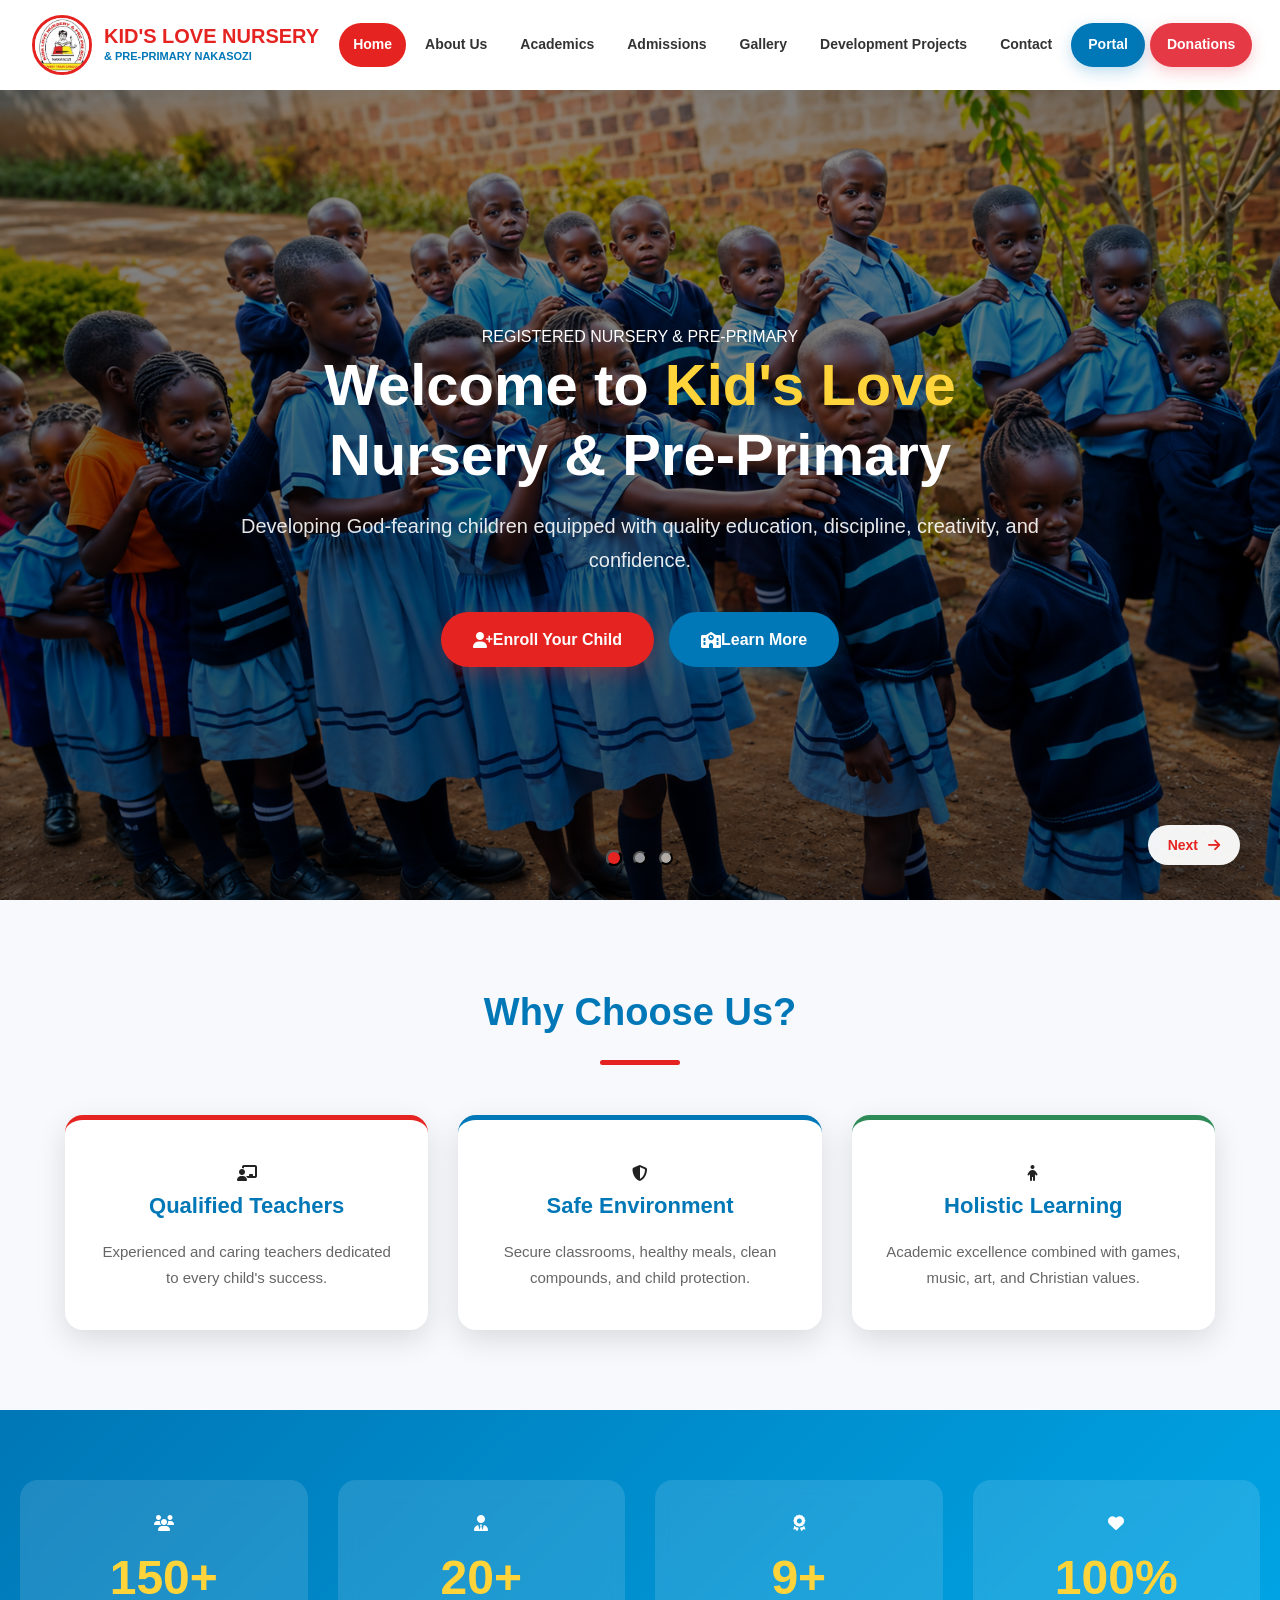
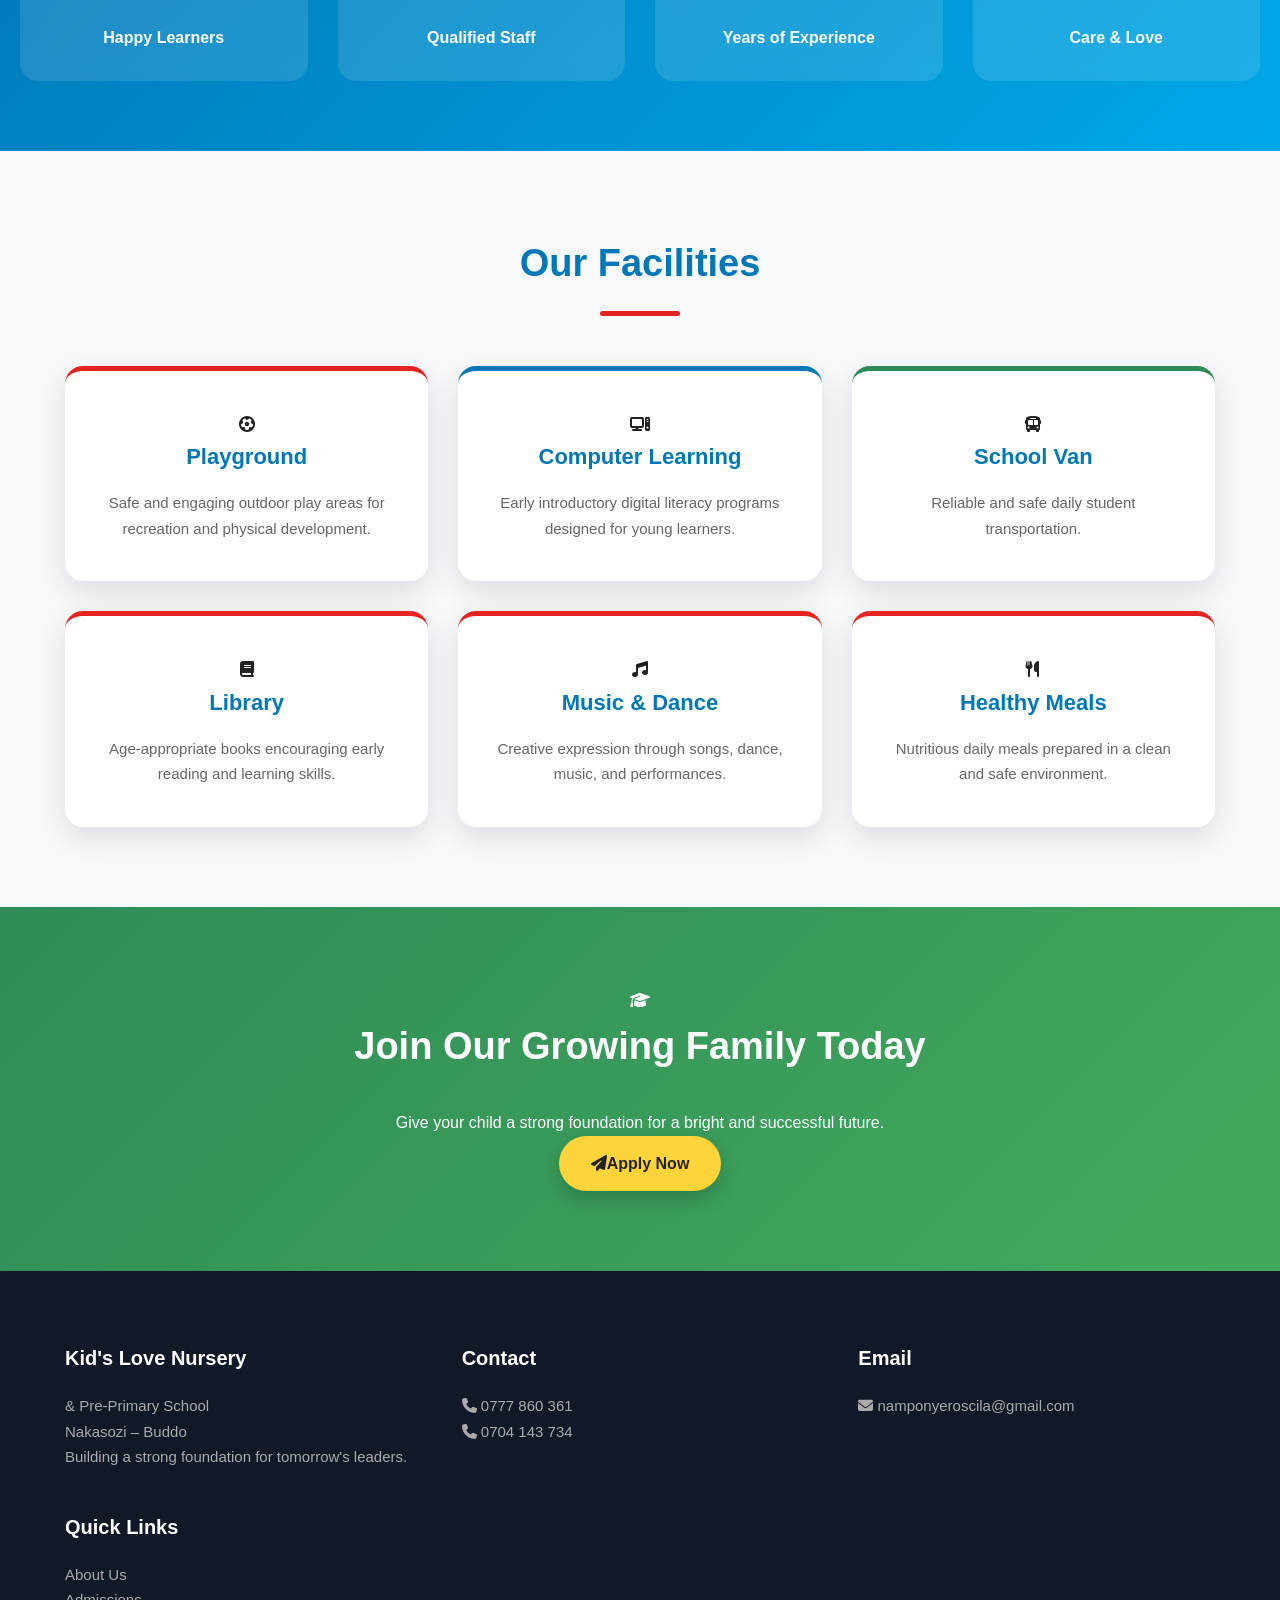
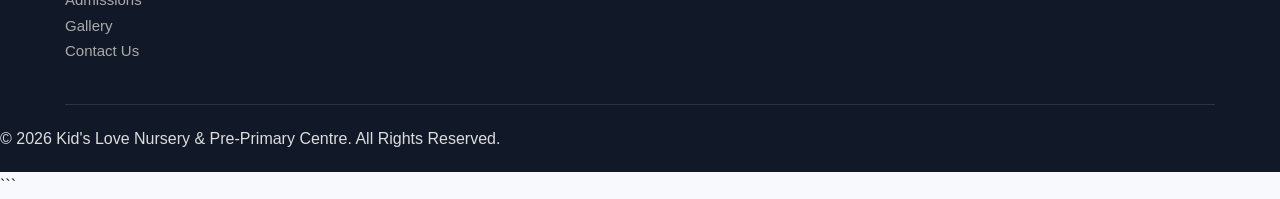
==== commit 6d55bb45: "Update index.html" ====
--- a/index.html
+++ b/index.html
@@ -1,4 +1,3 @@
-```html
 <!DOCTYPE html>
 <html lang="en">
 
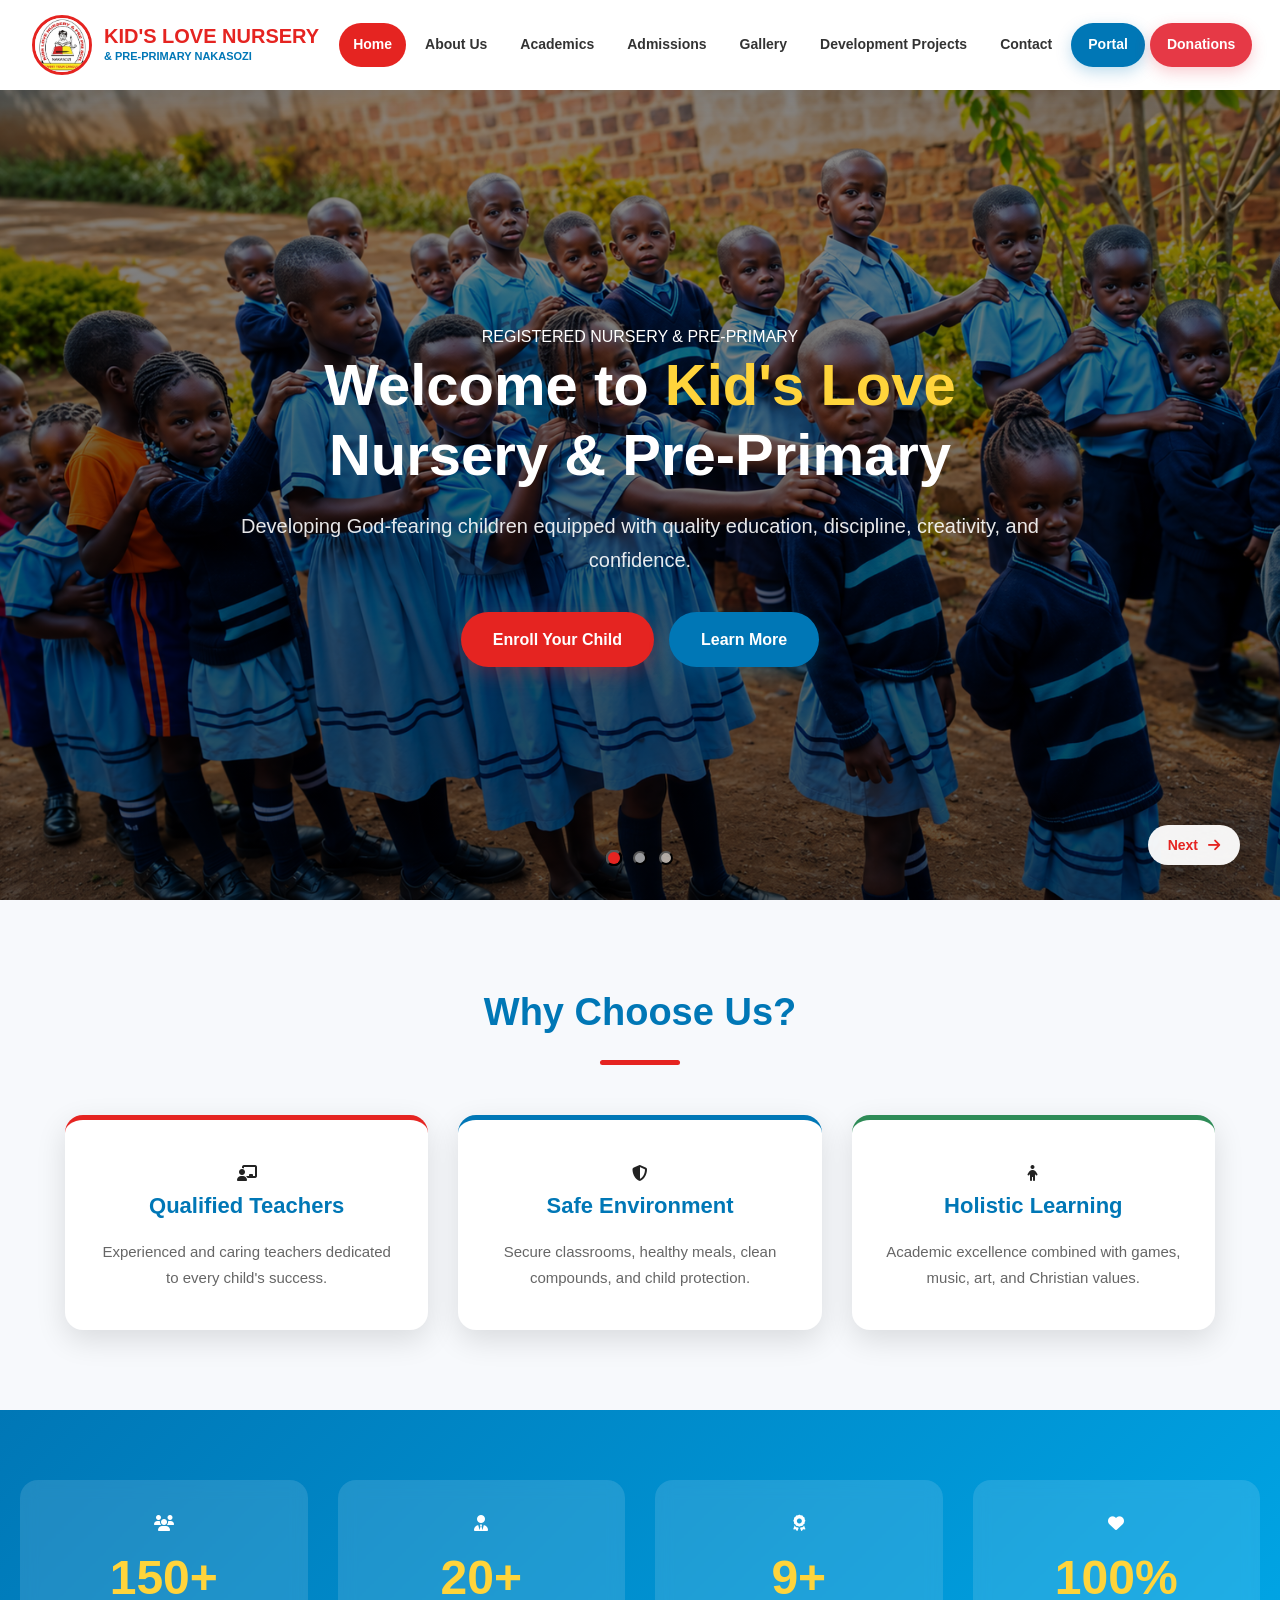
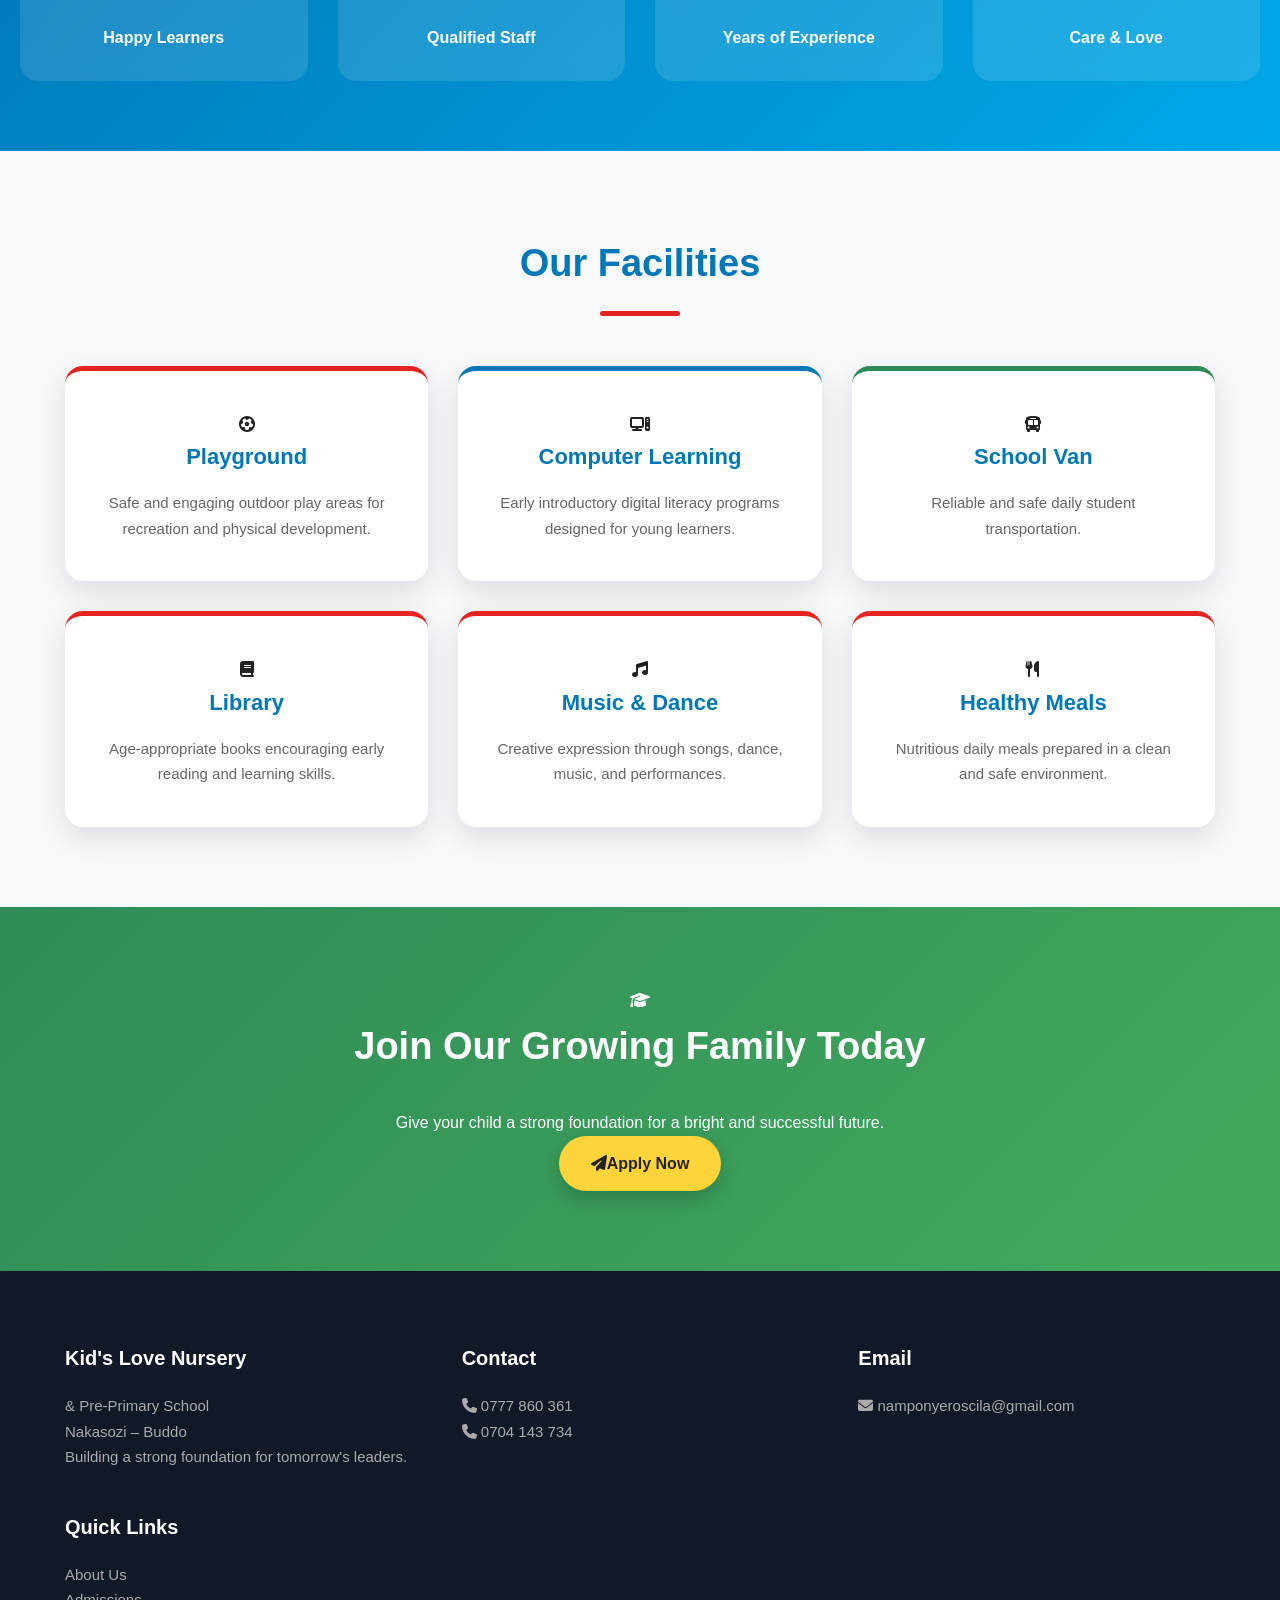
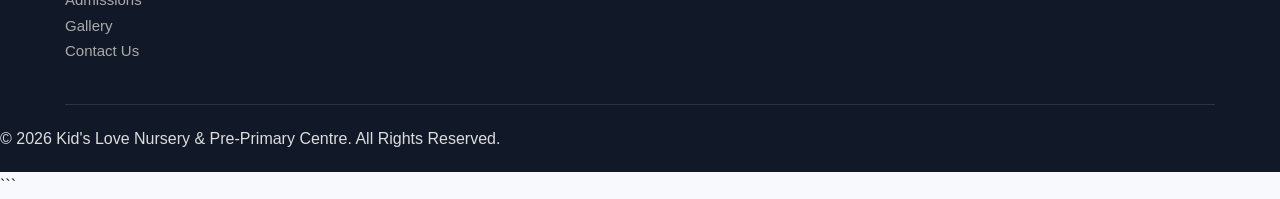
==== commit 99e71d7f: "Refactor index.html structure and content" ====
--- a/index.html
+++ b/index.html
@@ -12,7 +12,7 @@
           content="Kid's Love Nursery & Pre-Primary School Nakasozi Buddo provides quality nursery education, childcare, discipline, creativity, and Christian values.">
 
     <meta name="keywords"
-          content="Kid's Love Nursery, Nakasozi, Buddo, nursery school Uganda, pre-primary school, daycare">
+          content="Kid's Love Nursery, Nakasozi, Buddo, nursery school Uganda, pre-primary school, ">
 
     <meta name="author"
           content="Kid's Love Nursery & Pre-Primary School">
@@ -252,8 +252,6 @@
                     <a href="admissions.html"
                        class="btn btn-primary">
 
-                        <i class="fas fa-user-plus"></i>
-
                         Enroll Your Child
 
                     </a>
@@ -261,9 +259,6 @@
 
                     <a href="aboutus.html"
                        class="btn btn-secondary">
-
-                        <i class="fas fa-school"></i>
-
                         Learn More
 
                     </a>
